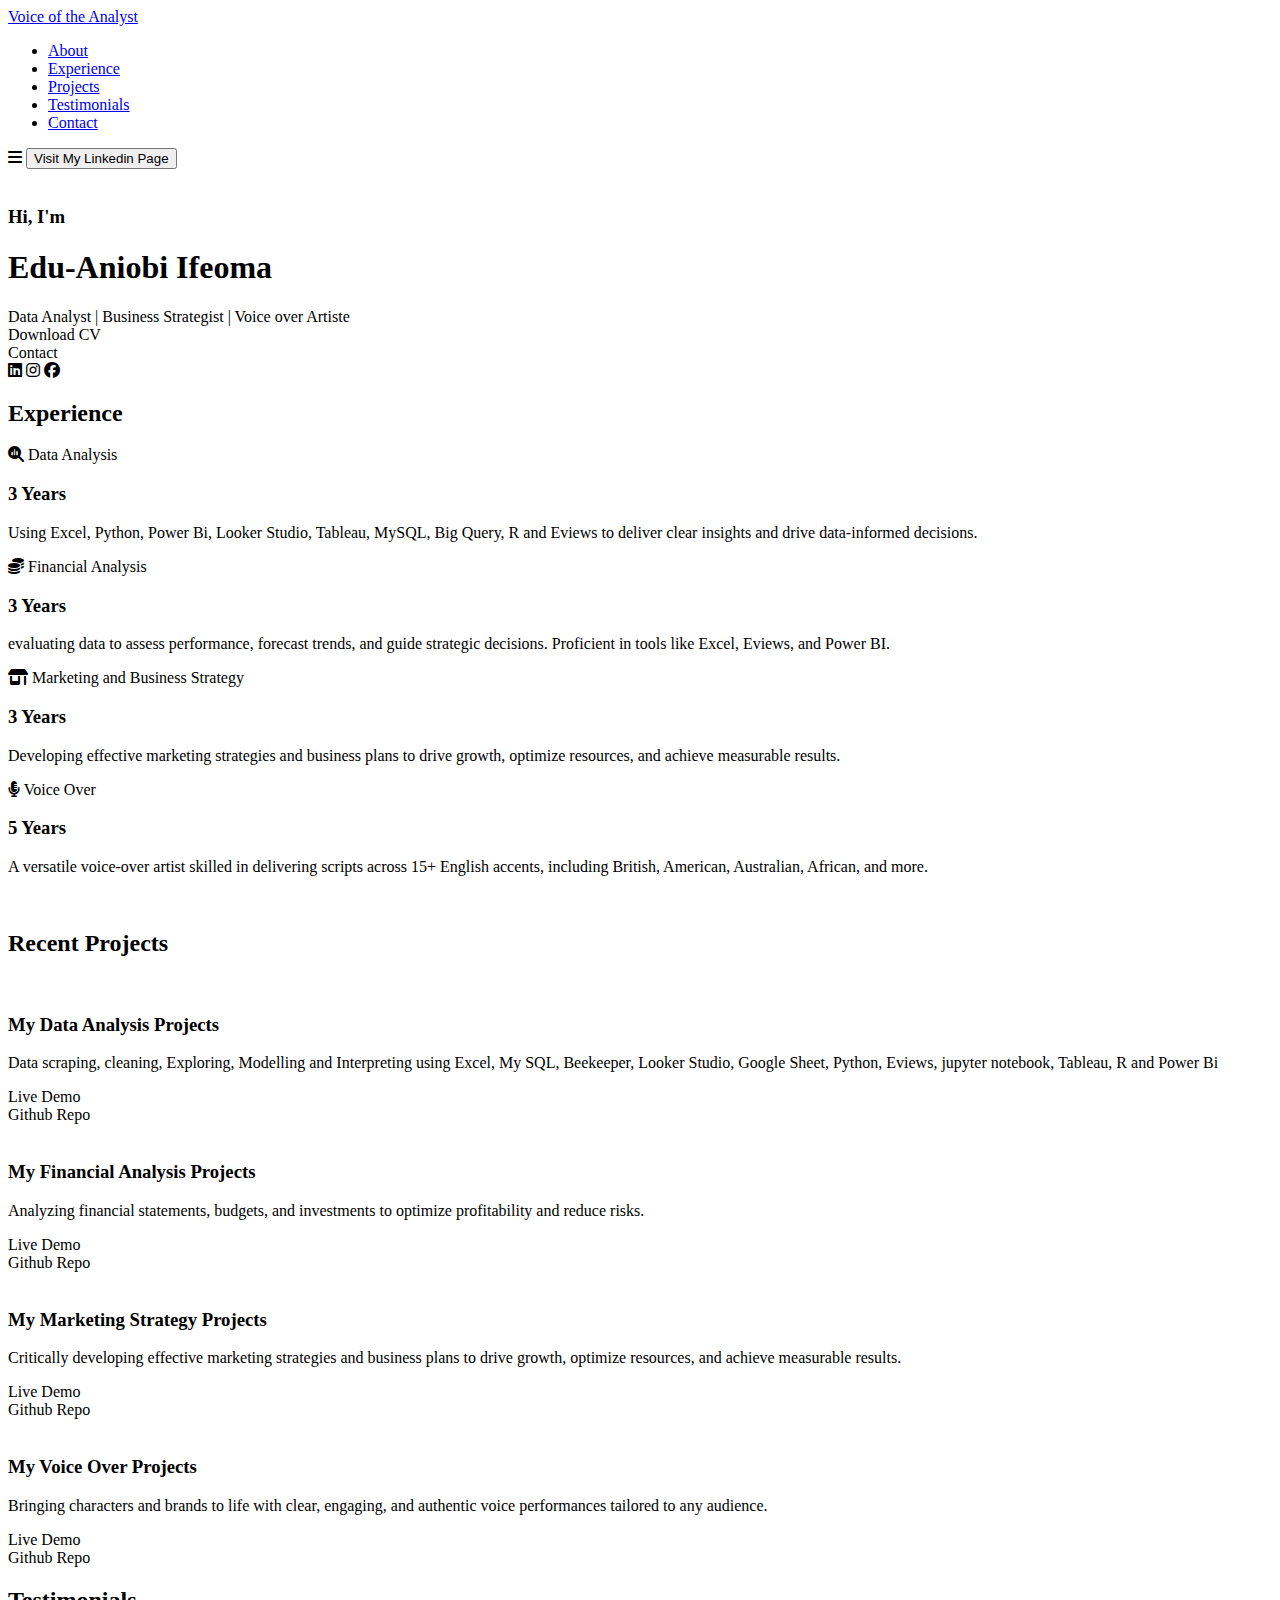
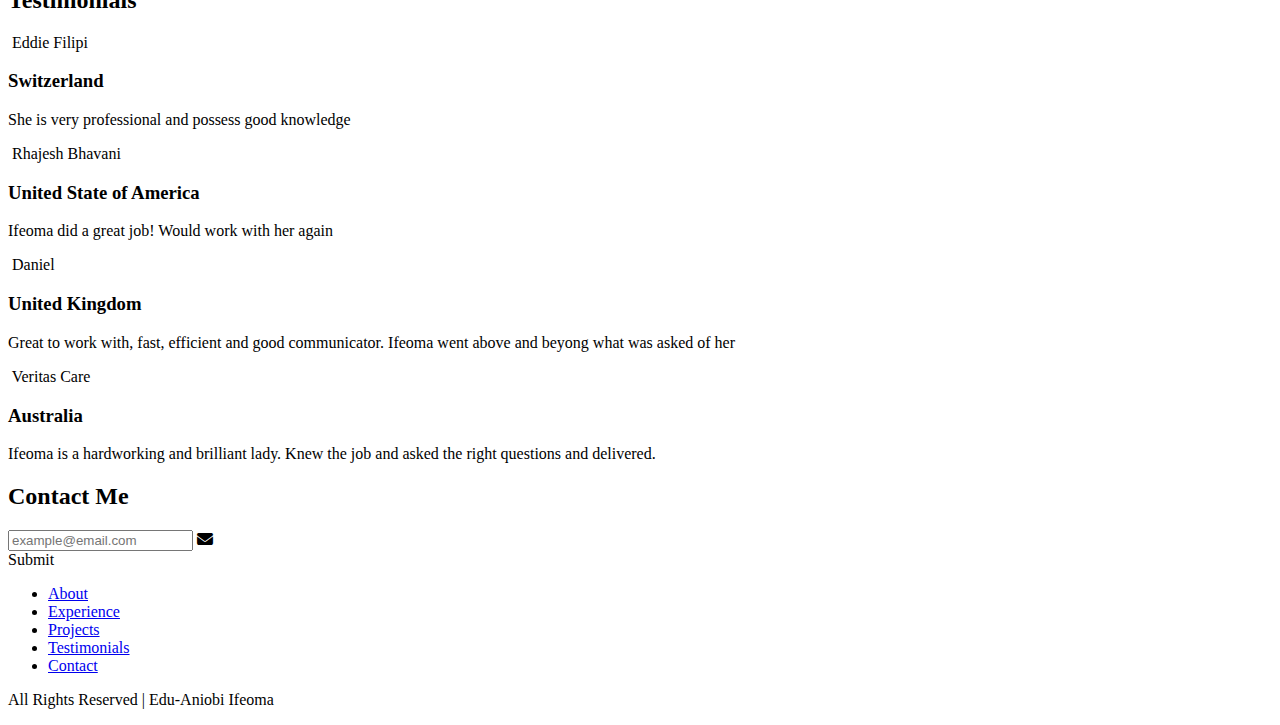
==== index.html @ a7b0b25e "Update and rename Portfolio Html.html to index.html" ====
<!DOCTYPE html>
<html lang="en">
<head>
    <meta charset="UTF-8">
    <meta name="viewport" content="width=device-width, initial-scale=1.0">
    <title>Portfolio Website</title>
    <link rel="stylesheet" href="style.css">
    <link rel="stylesheet" href="https://cdnjs.cloudflare.com/ajax/libs/font-awesome/6.7.2/css/all.min.css">
    <link rel="stylesheet"href="https://cdn.jsdelivr.net/npm/swiper@11/swiper-bundle.min.css"/>
</head>
<body>
    <header class="header">
        <a href="#" class="logo"><span>Voice of the Analyst</span></a>

        <ul class="nav-links">
            <li>
                <a href="#about">About</a>
            </li>

            <li>
                <a href="#experience">Experience</a>
            </li>

                
            <li>
                <a href="#projects">Projects</a>
            </li>

            <li>
                <a href="#Testimonials">Testimonials</a>
            </li>

            <li>
                <a href="#contact">Contact</a>
            </li>

        </ul>

        <i class="fa-solid fa-bars" id="menu-icon"></i>

        <button class="visit-btn" onclick="location.href='https://linkedin.com/'">Visit My Linkedin Page</button>
    </header>

    <section id="about" class="about">
        <div class="about-container">
            <img src="images.jpg/Ifeoma Picture .jpg" alt="">

            <div class="info-box">

                <div class="text">
                    <h3>Hi, I'm</h3>
                    <h1>Edu-Aniobi Ifeoma</h1>
                    <span>Data Analyst | Business Strategist | Voice over Artiste</span>
                </div>

                <div class="btn-group">
                    <div class="btn" onclick="window.open('./Ify Resume/Eephomaa.pdf')">
                        Download CV</div>
                    <div class="btn" onclick="window.open ('https://bit.ly/Eephomaa') ">Contact</div>
                </div>

                <div class="socials">
                    <i class="fa-brands fa-linkedin" onclick="location.href= 'https://linkedin.com/' "></i>
                    <i class="fa-brands fa-instagram" onclick="location.href = 'https://instagram.com/' "></i>
                    <i class="fa-brands fa-facebook" onclick="location.href = 'https://facebook.com/' "></i>
                </div>

            </div>
        </div>

    </section>

    <section id="experience" class="experience">

        <h2 class="section-title">Experience</h2>

        <div class="experience-info">

            <div class="grid">
                <div class="grid-card">
                    <i class="fa-solid fa-magnifying-glass-chart"></i>
                    <span>Data Analysis</span>
                    <h3>3 Years</h3>
                    <p> Using Excel, Python, Power Bi, Looker Studio, Tableau, MySQL, Big Query, 
                        R and Eviews  to deliver clear insights and drive data-informed decisions.</p>
                </div>

                <div class="grid-card">
                    <i class="fa-solid fa-coins"></i>
                    <span>Financial Analysis</span>
                    <h3>3 Years</h3>
                    <p> evaluating data to assess performance, forecast trends, and guide strategic decisions.
                        Proficient in tools like Excel, Eviews, and Power BI. 
                    </p>
                </div>

                <div class="grid-card">
                    <i class="fa-solid fa-shop"></i>
                    <span>Marketing and Business Strategy</span>
                    <h3>3 Years</h3>
                    <p>Developing effective marketing strategies and business plans to drive growth, 
                        optimize resources, and achieve measurable results.</p>
                </div>

                <div class="grid-card">
                    <i class="fa-solid fa-microphone-lines"></i>
                    <span>Voice Over</span>
                    <h3>5 Years</h3>
                    <p> A versatile voice-over artist skilled in delivering scripts across 15+ English accents, 
                        including British, American, Australian, African, and more.</p>
                </div>

            </div>

            <img src="images.jpg/ifeoma picture portfolio.JPG" alt="">
        </div>
    </section>

    <section id="projects" class="projects">

        <h2 class="section-title">Recent Projects</h2>

        <div class="project-grid">

            <div class="project-card">

                <img src="images.jpg/1.jpg" alt="">
                <h3>My Data Analysis Projects</h3>
                <p>Data scraping, cleaning, Exploring, Modelling and Interpreting using Excel, My SQL, Beekeeper, Looker Studio, 
                    Google Sheet, Python, Eviews, jupyter notebook, Tableau, R and Power Bi</p>
                <div class="btn-group">
                    <div class="btn">Live Demo</div>
                    <div class="btn">Github Repo</div>
                </div>
            </div>

            <div class="project-card">

                <img src="images.jpg/2.jpg" alt="">
                <h3>My Financial Analysis Projects</h3>
                <p>Analyzing financial statements, 
                    budgets, and investments to optimize profitability and reduce risks.</p>
                <div class="btn-group">
                    <div class="btn">Live Demo</div>
                    <div class="btn">Github Repo</div>
                </div>
            </div>

            <div class="project-card">

                <img src="images.jpg/3.jpg" alt="">
                <h3>My Marketing Strategy Projects</h3>
                <p>Critically developing effective marketing strategies and business plans to drive growth, 
                    optimize resources, and achieve measurable results.</p>
                <div class="btn-group">
                    <div class="btn">Live Demo</div>
                    <div class="btn">Github Repo</div>
                </div>
            </div>

            <div class="project-card">

                <img src="images.jpg/3.jpg" alt="">
                <h3>My Voice Over Projects</h3>
                <p>Bringing characters and brands to 
                    life with clear, engaging, and authentic voice performances tailored to any audience.</p>
                <div class="btn-group">
                    <div class="btn">Live Demo</div>
                    <div class="btn">Github Repo</div>
                </div>
            </div>

        </div>
    </section>

    <section id="Testimonials" class="Testimonials">

        <h2 class="section-title">Testimonials</h2>

        <div class="Testimonial-info">

            <div class="Test">
                <div class="Test-card">
                    <img src="images.jpg/1.png" alt="">
                    <span>Eddie Filipi</span>
                    <h3>Switzerland</h3>
                    <p> She is very professional and possess good knowledge</p>
                </div>

                <div class="Test-card">
                    <img src="images.jpg/6.png" alt="">
                    <span>Rhajesh Bhavani</span>
                    <h3>United State of America</h3>
                    <p> Ifeoma did a great job! Would work with her again</p>
                </div>

                <div class="Test-card">
                    <img src="images.jpg/3.png" alt="">
                    <span>Daniel </span>
                    <h3>United Kingdom</h3>
                    <p> Great to work with, fast, efficient and good communicator. Ifeoma went above and beyong 
                        what was asked of her
                    </p>
                </div>

                <div class="Test-card">
                    <img src="images.jpg/2.png" alt="">
                    <span>Veritas Care</span>
                    <h3>Australia</h3>
                    <p> Ifeoma is a hardworking and brilliant lady. Knew the job and asked the right questions and 
                        delivered.
                    </p>
                </div>

            </div>
        </div>
    </section>

    <section class="contact" id="contact">
        <div class="input-box">

            <h2 class="section-title"> Contact Me</h2>

            <div class="input">
                <input type="text" placeholder="example@email.com">
                <i class="fa-solid fa-envelope"></i>
            </div>

            <div class="btn">Submit</div>
        </div>
    </section>

    <footer>

        <ul>

            <li>
                <a href="#about">About</a>
            </li>

            <li>
                <a href="#experience">Experience</a>
            </li>

            <li>
                <a href="#projects">Projects</a>
            </li>

            <li>
                <a href="#Testimonials">Testimonials</a>
            </li>

            <li>
                <a href="#contact">Contact</a>
            </li>
        </ul>

        <p class="copyright">All Rights Reserved | Edu-Aniobi Ifeoma</p>
    </footer>
    
    <script src="Script.js"></script>
</body>
</html>
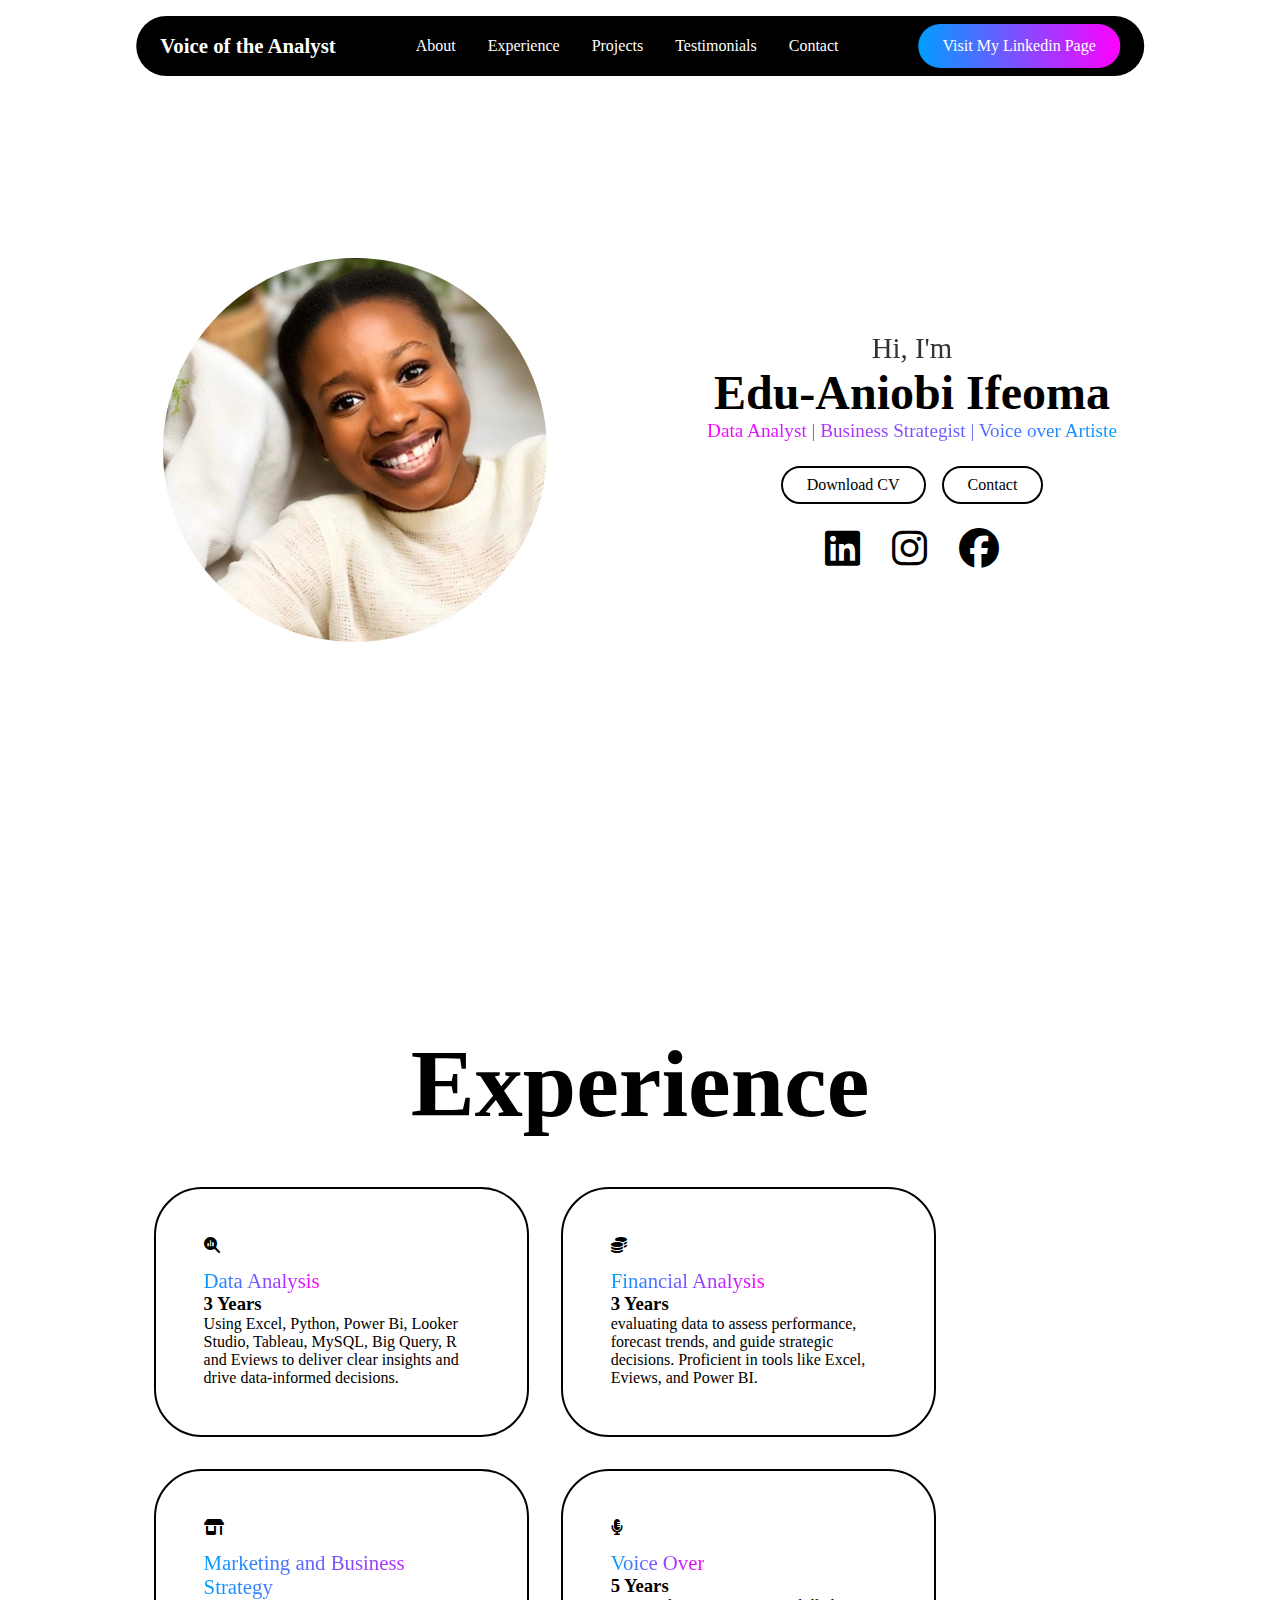
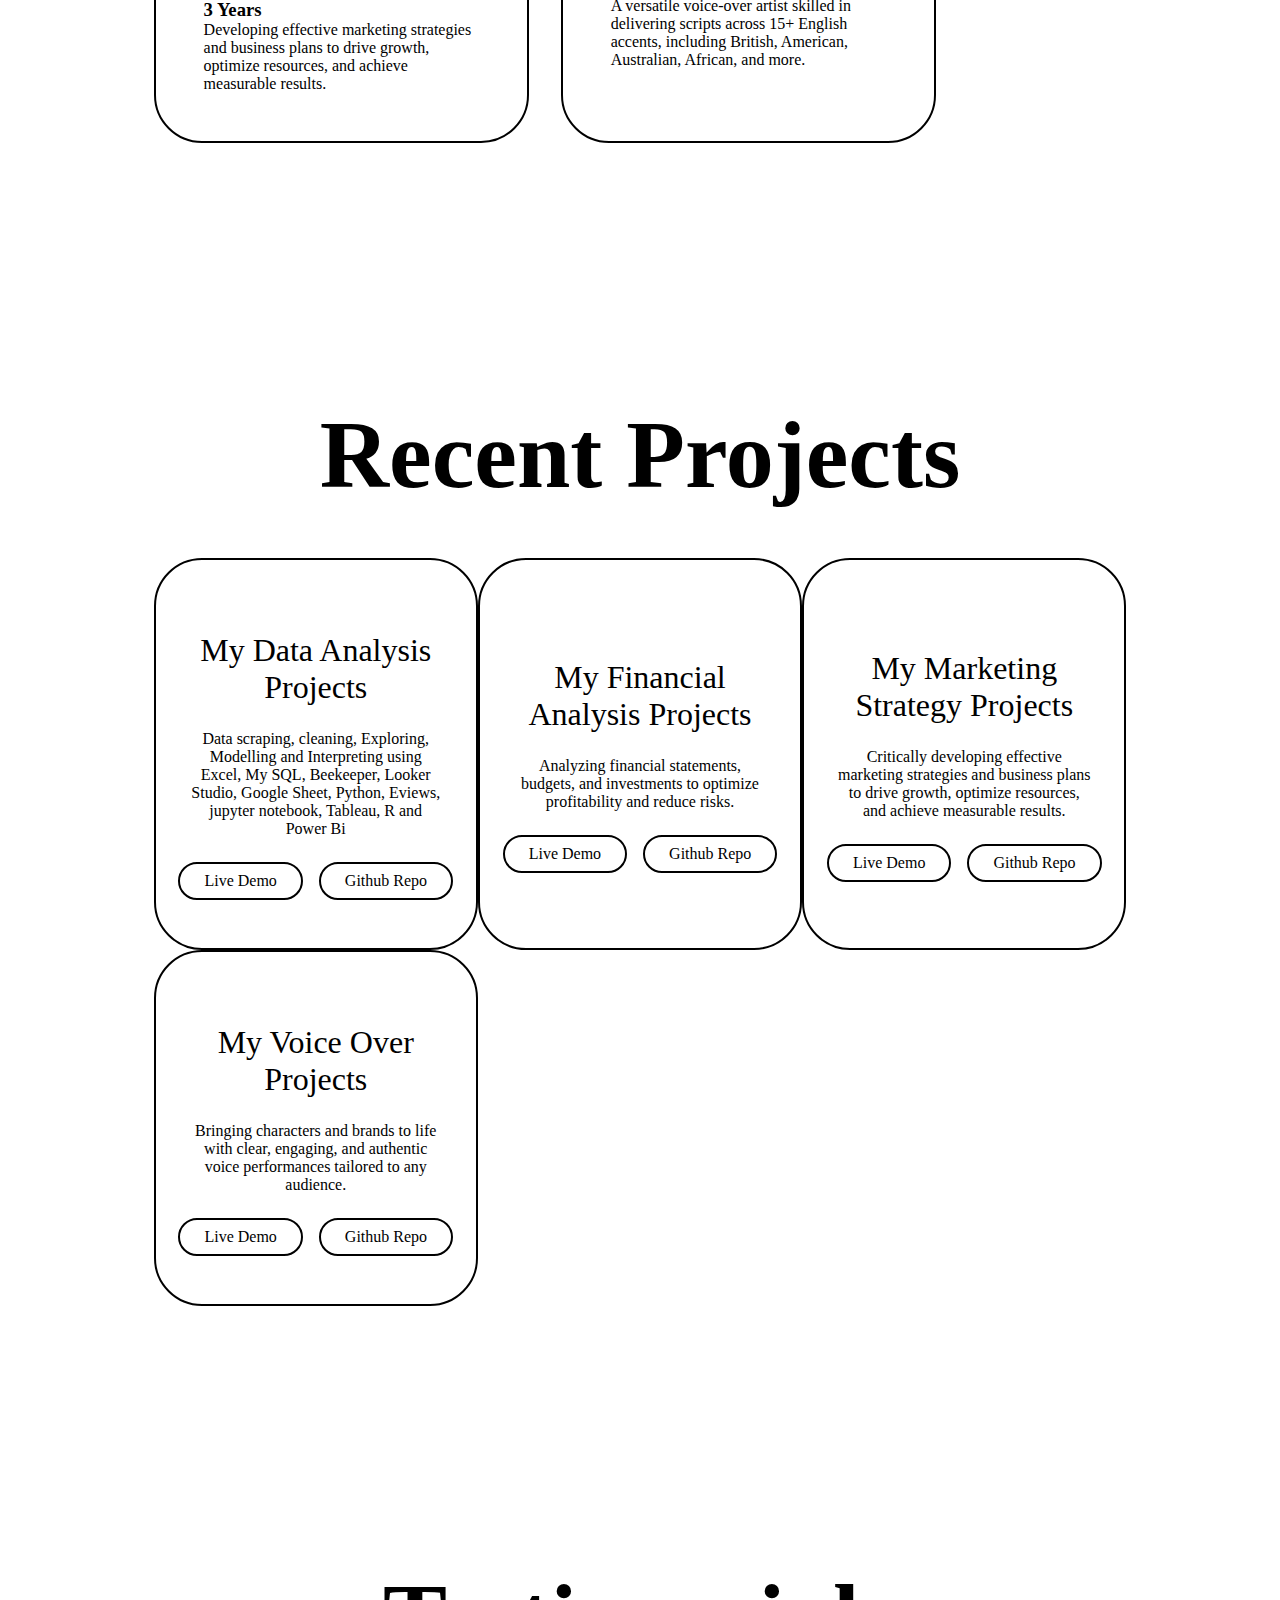
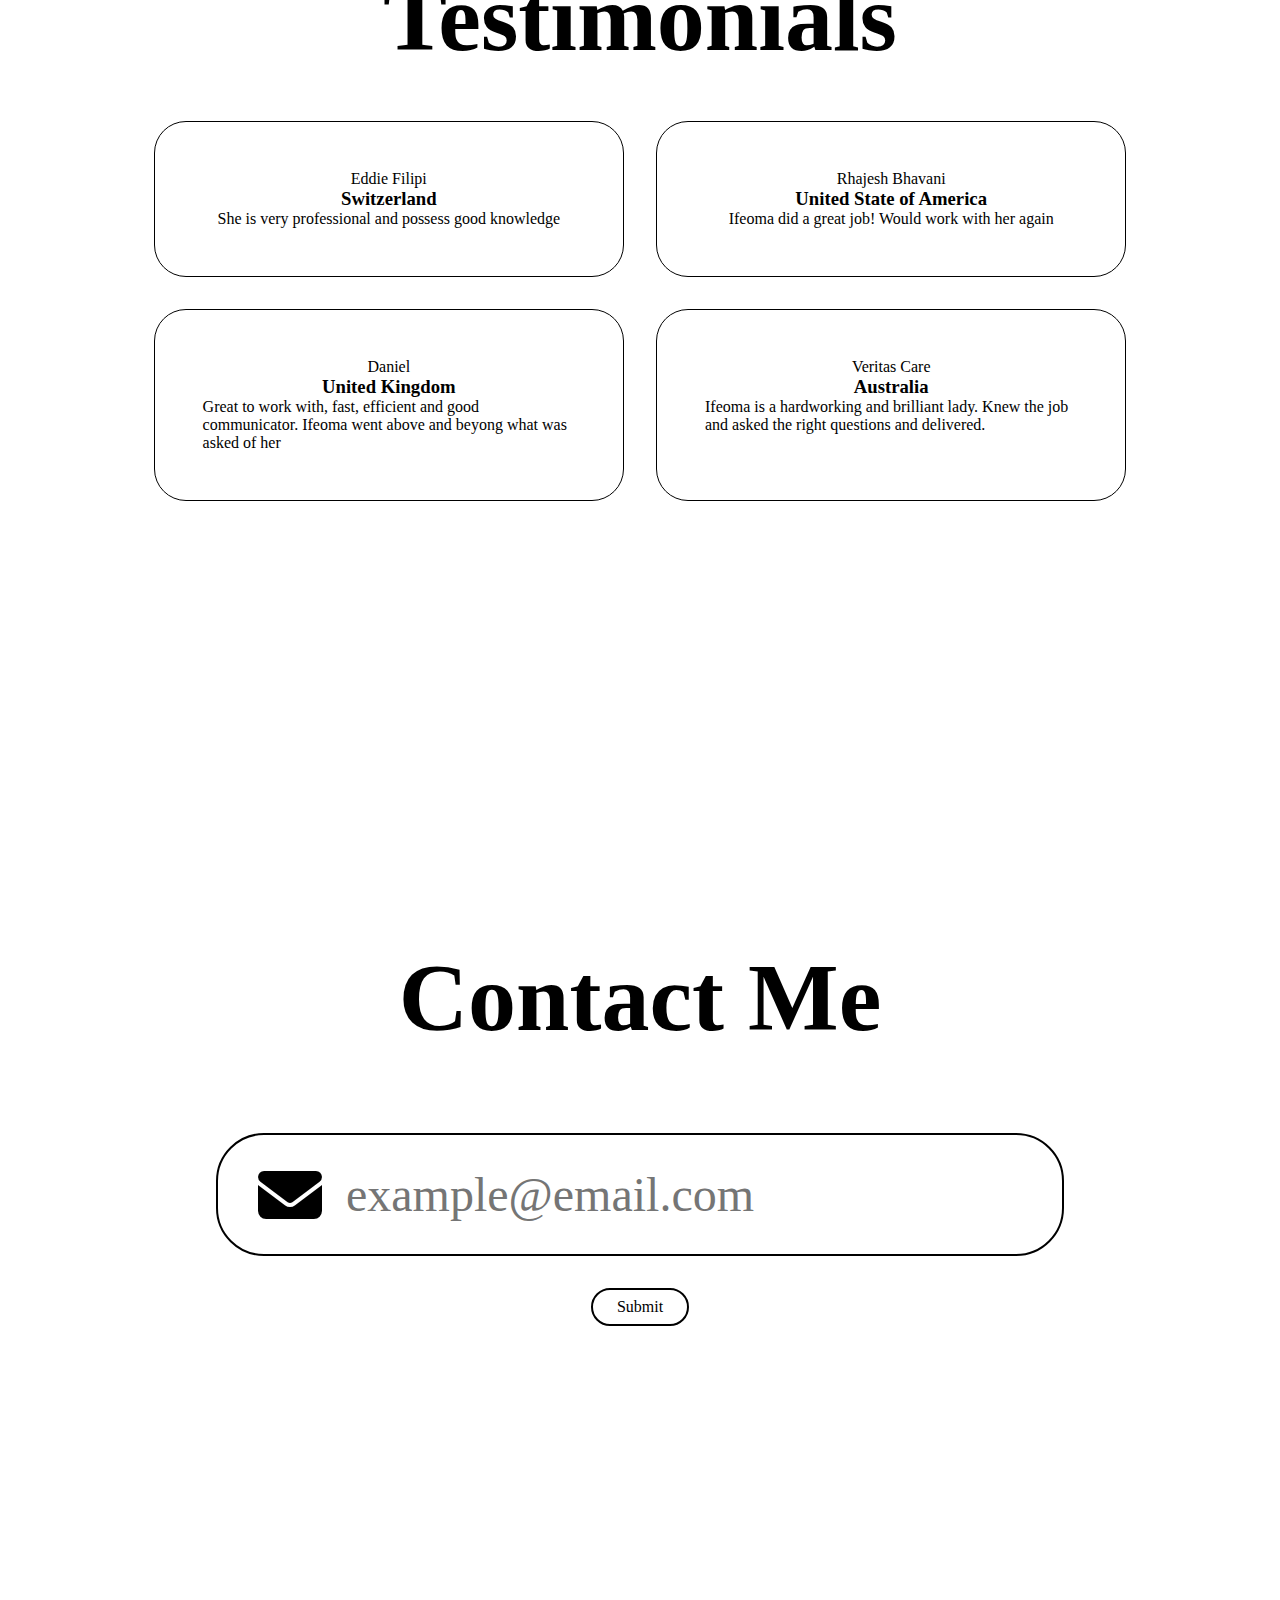
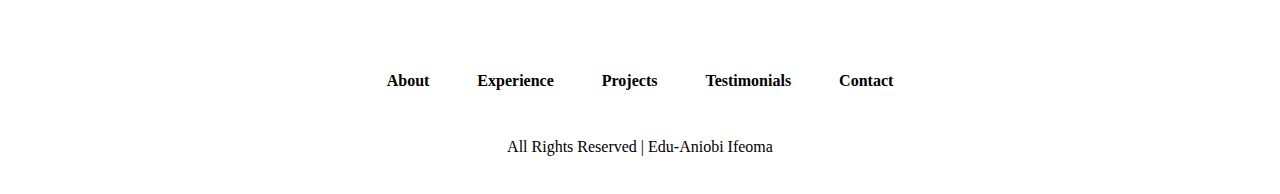
==== commit 28584f6f: "Update index.html" ====
--- a/index.html
+++ b/index.html
@@ -43,7 +43,7 @@
 
     <section id="about" class="about">
         <div class="about-container">
-            <img src="images.jpg/Ifeoma Picture .jpg" alt="">
+            <img src="Ifeoma Picture.jpg" alt="">
 
             <div class="info-box">
 
@@ -54,7 +54,7 @@
                 </div>
 
                 <div class="btn-group">
-                    <div class="btn" onclick="window.open('./Ify Resume/Eephomaa.pdf')">
+                    <div class="btn" onclick="window.open('./Eephomaa.pdf')">
                         Download CV</div>
                     <div class="btn" onclick="window.open ('https://bit.ly/Eephomaa') ">Contact</div>
                 </div>
--- a/style.css
+++ b/style.css
@@ -0,0 +1,513 @@
+*{
+    margin: 0;
+    padding: 0;
+    box-sizing: border-box;
+    font-family: 'Poppins';
+    text-decoration: none;
+    scroll-behavior: smooth;
+    list-style: none;
+}
+
+header{
+    position: fixed;
+    top: 1rem;
+    left: 50%;
+    transform: translateX(-50%);
+    display: flex;
+    align-items: center;
+    justify-content: center;
+    gap: 5rem;
+    background-color: rgb(0, 0, 0.8);
+    backdrop-filter: blur (8px);
+    color: white;
+    padding: 0.5rem 1.5rem;
+    border-radius: 3rem;
+    z-index: 1000;
+}
+
+.logo{
+    color: white;
+    font-size: 1.3rem;
+    font-weight: 600;
+    text-wrap: nowrap;
+    transition: o.3s ease-in-out;
+}
+
+.nav-links{
+    display: flex;
+    gap: 2rem;
+}
+
+li a{
+    position: relative;
+    color: white;
+    font-weight: 300;
+}
+
+li a::before {
+    position: absolute;
+    content: '';
+    width: 0;
+    left: 0;
+    height: 5px;
+    top: 25px;
+    border-radius: 1rem;
+    transition: 0.3s ease-in-out;
+    background: linear-gradient(to right, rgb(0, 157, 255), rgb(255, 0, 255) );
+}
+
+li a:hover::before{
+    width: 100%;
+}
+
+.visit-btn{
+    padding: 0.8rem 1.5rem;
+    border-radius: 3rem;
+    border: none;
+    font-weight: 500;
+    font-size: 1rem;
+    color: white;
+    cursor: pointer;
+    text-wrap: nowrap;
+    transition: 0.3s ease-in-out;
+    background: linear-gradient(to right, rgb(0, 157, 255), rgb(255, 0, 255) );
+}
+
+.visit-btn:hover{
+    background: linear-gradient(to right, rgb(255, 0, 255), rgb(0, 157, 255) );
+    transform: scale(1.03);
+}
+
+#menu-icon{
+    font-size: 2rem;
+    display: none;
+}
+
+section{
+    min-height: 100vh;
+    padding: 8rem 12%;
+    width: 100%;
+    position: relative;
+}
+
+.about{
+    display: flex;
+    align-items: center;
+    justify-content: center;
+}
+
+.about .about-container {
+    display: flex;
+    align-items: center;
+    justify-content: center;
+    gap: 10rem;
+}
+
+.about img{
+    width: 30vw;
+    border-radius: 50%;
+}
+
+.info-box{
+    display: flex;
+    flex-direction: column;
+    text-align: center;
+    align-items: center;
+    justify-content: center;
+    gap: 1.5rem;
+}
+
+.info-box h3{
+    font-size: 1.8rem;
+    font-weight: 500;
+    opacity: 0.8;
+}
+
+.info-box h1{
+    font-size: 3rem;
+    font-weight: 800;
+}
+
+.info-box span{
+    background: linear-gradient(to right, rgb(255, 0, 255), rgb(0, 157, 255) );
+    background-clip: text;
+    color: transparent;
+    font-size: 1.2rem;
+}
+
+.btn-group{
+    display: flex;
+    gap: 1rem;
+}
+
+.btn{
+    border-radius: 3rem;
+    padding: 0.5rem 1.5rem;
+    border: 2px solid black;
+    cursor: pointer;
+    font-weight: 500;
+    text-wrap: nowrap;
+    transition: 0.2s ease-in-out;
+}
+
+.btn:hover{
+    background-color: black;
+    color: white;
+}
+
+.socials{
+    display: flex;
+    gap: 2rem;
+}
+
+.socials i{
+    font-size: 2.5rem;
+    cursor: pointer;
+    transition: 0.2s ease-in-out;
+}
+
+.socials i:hover{
+    transform: scale(1.1);
+}
+
+.section-title{
+    text-align: center;
+    font-size: 4rem;
+    font-weight: 600;
+    margin-bottom: 3rem;
+}
+
+.experience-info{
+    display: flex;
+    align-items: center;
+    justify-content: center;
+    gap: 5rem;
+}
+
+.experience-info img{
+    width: 24vw;
+    border-radius: 3rem;
+}
+
+.grid {
+    display: grid;
+    grid-template-columns: repeat(2, 1fr);
+    gap: 2rem;
+}
+
+.grid-card {
+    border: 2px solid black;
+    border-radius: 3rem;
+    padding: 3rem;
+    display: flex;
+    flex-direction: column;
+    align-items: baseline;
+    justify-content: left;
+    cursor: pointer;
+    transition: 0.2s ease-in-out;
+}
+
+.grid-card:hover{
+    transform: scale(1.02);
+    background-color: black;
+    color: white;
+}
+
+.grid-card i{
+    font-size: 1 rem;
+    margin-bottom: 1rem;
+}
+
+.grid-card span{
+    font-size: 1.3rem;
+    font-weight: 500;
+    background: linear-gradient(to right, #009dff, #ff00ff);
+    background-clip: text;
+    color: transparent;
+}
+
+::-webkit-scrollbar{
+    width: 20px;
+}
+
+::-webkit-scrollbar-track{
+    background-color: rgb(219, 219, 219);
+}
+
+::-webkit-scrollbar-thumb{
+    background: linear-gradient(to bottom, #009dff, #ff00ff);
+}
+
+.project-grid{
+    display: grid;
+    grid-template-columns: repeat(auto-fit, minmax(300px,1fr));
+    grid: 2rem;
+}
+
+.project-card{
+    padding: 3rem 2rem;
+    display: flex;
+    flex-direction: column;
+    align-items: center;
+    justify-content: center;
+    text-align: center;
+    gap: 1.5rem;
+    border: 2px solid black;
+    border-radius: 3rem;
+    cursor: pointer;
+    transition: 0.3s ease-in-out;
+}
+
+.project-card:hover{
+    background-color: black;
+    color: white;
+    transform: translateY(-10px)scale(1.02);
+}
+
+.project-card img{
+    width: 20vw;
+    border-radius: 1rem;
+}
+
+.project-card:hover .btn{
+    border: 2px solid white;
+    color: white;
+}
+
+.project-card:hover .btn:hover{
+    border: 2px solid white;
+    background-color: white;
+    color: black;
+}
+
+.project-card h3{
+    font-size: 2rem;
+    font-weight: 500;
+}
+
+
+.section-title{
+    text-align: center;
+    font-size: 6rem;
+    font-weight: 600;
+    margin-bottom: 3rem;
+}
+
+.testimonial-info{
+    display: flex;
+    align-items: center;
+    justify-content: center;
+    gap: 5rem;
+}
+
+
+.Test {
+    display: grid;
+    grid-template-columns: repeat(2, 1fr);
+    gap: 2rem;
+}
+
+.Test-card {
+    border: 1px solid black;
+    border-radius: 2rem;
+    padding: 3rem;
+    display: flex;
+    flex-direction: column;
+    align-items: center;
+    justify-content: left;
+    cursor: pointer;
+    transition: 0.2s ease-in-out;
+}
+
+.Test-card:hover{
+    transform: scale(1.02);
+    background-color: black;
+    color: white;
+}
+
+.Test-card img{
+    font-size: 0.2 rem;
+    width: 10vw;
+    border-radius: 99%;
+    justify-content: center;
+}
+
+.test-card span{
+    font-size: 1.3rem;
+    font-weight: 500;
+    background: linear-gradient(to right, #009dff, #ff00ff);
+    background-clip: text;
+    color: transparent;
+}
+
+.input-box{
+    display: flex;
+    flex-direction: column;
+    align-items: center;
+    justify-content: center;
+    text-align: center;
+    gap: 2rem;
+    margin-top: 5rem;
+}
+
+.input-box input{
+    border-radius: 3rem;
+    border: 2px solid black;
+    padding: 2rem 8rem;
+    font-size: 3rem;
+}
+
+.input-box input::placeholder{
+    font-size: 3rem;
+}
+
+.input{
+    position: relative;
+}
+
+.input i{
+    position: absolute;
+    font-size: 4rem;
+    top: 50%;
+    left: 10px;
+    transform: translate(50%, -50%);
+}
+
+footer{
+    bottom:0;
+    left: 0;
+    height: 10rem;
+    width: 100%;
+    display: flex;
+    flex-direction: column;
+    gap: 1rem;
+    align-items: center;
+    justify-content: center;
+}
+
+footer ul{
+    display: flex;
+    align-items: center;
+    gap: 3rem;
+}
+
+footer ul li a{
+    color: black;
+    font-weight: 600;
+}
+
+.copyright{
+    font-size: 300;
+    margin-top: 2rem;
+}
+
+
+
+@media(max-width:1200px){
+    header{
+        padding: 1rem 2rem;
+        gap: 2rem;
+    }
+
+    .about .about-container{
+        gap: 3rem;
+    }
+
+    .experience-info{
+        flex-direction: column;
+    }
+
+    .input-box input{
+        padding: 2rem 5rem;
+        font-size: 2rem;
+    }
+
+    .input-box input::placeholder{
+        font-size: 2rem;
+    }
+
+    .input-box i{
+        font-size: 2rem;
+    }
+}
+
+@media(max-width:768px){
+    header{
+        gap: 1rem;
+        padding: 1rem 1rem;
+    }
+    header .logo{
+        font-size: 1rem;
+    }
+    header .visit-btn{
+        display: none;
+    }
+    .about-container{
+        flex-direction: column;
+    }
+    .input-box .input{
+        padding: 1rem 2rem;
+        font-size: 1.8rem;
+    }
+    .input-box input::placeholder{
+        font-size: 1.8rem;
+    }
+    .input-box i{
+        display: none;
+    }
+    .grid{
+        grid-template-columns: repeat(1, 1fr);
+    }
+    .experience-info img{
+        width: 70vw;
+    }
+}
+
+@media(max-width:600px){
+    header #menu-icon{
+        display: block;
+    }
+    .nav-links{
+        position: absolute;
+        top: 100%;
+        margin-top: 1rem;
+        width: 100%;
+        padding: 1rem;
+        color: white;
+        display: flex;
+        flex-direction: column;
+        text-align: center;
+        background: rgba(0, 0, 0, 0.9);
+        border-radius: 3rem;
+        display: none;
+    }
+    .nav-links li{
+        margin-top: 1.5rem;
+        padding: 1rem;
+    }
+    .nav-links.active{
+        display: block;
+    }
+    header{
+        padding: 1rem 4rem;
+        gap: 8rem;
+    }
+    header .logo{
+        font-size: 1.5rem;
+    }
+    .about-container img{
+        width: 80vw;
+    }
+    .input-box input{
+        padding: 0.5rem 3rem;
+        width: 80%;
+        font-size: 1.5rem;
+    }
+
+    .input-box input::placeholder{
+        font-size: 1.5rem;
+    }
+    footer ul{
+        gap: 1rem;
+    }
+}
